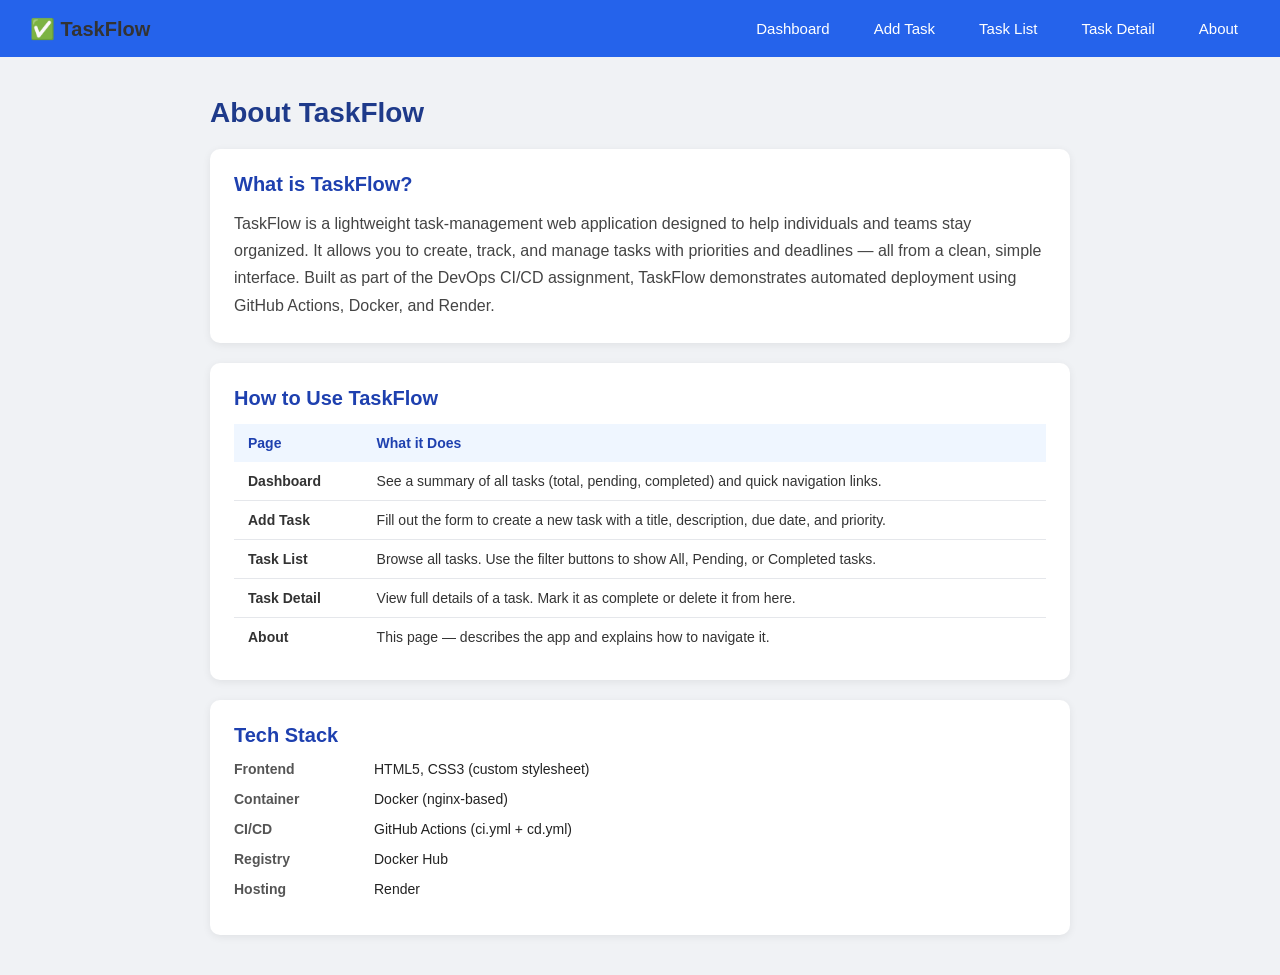
==== about.html @ abdc92fe "Add files via upload" ====
<!DOCTYPE html>
<html lang="en">
<head>
  <meta charset="UTF-8" />
  <meta name="viewport" content="width=device-width, initial-scale=1.0"/>
  <title>TaskFlow – About</title>
  <link rel="stylesheet" href="style.css" />
</head>
<body>

<nav>
  <span class="brand">✅ TaskFlow</span>
  <a href="index.html">Dashboard</a>
  <a href="add-task.html">Add Task</a>
  <a href="task-list.html">Task List</a>
  <a href="task-detail.html">Task Detail</a>
  <a href="about.html">About</a>
</nav>

<div class="container">
  <h1>About TaskFlow</h1>

  <div class="card">
    <h2>What is TaskFlow?</h2>
    <p style="color:#444; line-height:1.7;">
      TaskFlow is a lightweight task-management web application designed to help individuals and teams
      stay organized. It allows you to create, track, and manage tasks with priorities and deadlines —
      all from a clean, simple interface. Built as part of the DevOps CI/CD assignment, TaskFlow
      demonstrates automated deployment using GitHub Actions, Docker, and Render.
    </p>
  </div>

  <div class="card">
    <h2>How to Use TaskFlow</h2>
    <table>
      <thead>
        <tr><th>Page</th><th>What it Does</th></tr>
      </thead>
      <tbody>
        <tr>
          <td><strong>Dashboard</strong></td>
          <td>See a summary of all tasks (total, pending, completed) and quick navigation links.</td>
        </tr>
        <tr>
          <td><strong>Add Task</strong></td>
          <td>Fill out the form to create a new task with a title, description, due date, and priority.</td>
        </tr>
        <tr>
          <td><strong>Task List</strong></td>
          <td>Browse all tasks. Use the filter buttons to show All, Pending, or Completed tasks.</td>
        </tr>
        <tr>
          <td><strong>Task Detail</strong></td>
          <td>View full details of a task. Mark it as complete or delete it from here.</td>
        </tr>
        <tr>
          <td><strong>About</strong></td>
          <td>This page — describes the app and explains how to navigate it.</td>
        </tr>
      </tbody>
    </table>
  </div>

  <div class="card">
    <h2>Tech Stack</h2>
    <div class="detail-row"><span class="key">Frontend</span><span class="val">HTML5, CSS3 (custom stylesheet)</span></div>
    <div class="detail-row"><span class="key">Container</span><span class="val">Docker (nginx-based)</span></div>
    <div class="detail-row"><span class="key">CI/CD</span><span class="val">GitHub Actions (ci.yml + cd.yml)</span></div>
    <div class="detail-row"><span class="key">Registry</span><span class="val">Docker Hub</span></div>
    <div class="detail-row"><span class="key">Hosting</span><span class="val">Render</span></div>
  </div>
</div>

</body>
</html>
---- style.css ----
* { margin: 0; padding: 0; box-sizing: border-box; }

body {
  font-family: 'Segoe UI', sans-serif;
  background: #f0f2f5;
  color: #333;
}

nav {
  background: #2563eb;
  padding: 14px 30px;
  display: flex;
  gap: 20px;
  align-items: center;
}

nav a {
  color: #fff;
  text-decoration: none;
  font-weight: 500;
  font-size: 15px;
  padding: 6px 12px;
  border-radius: 6px;
  transition: background 0.2s;
}

nav a:hover { background: rgba(255,255,255,0.2); }

nav .brand {
  font-size: 20px;
  font-weight: 700;
  margin-right: auto;
}

.container {
  max-width: 900px;
  margin: 40px auto;
  padding: 0 20px;
}

h1 { font-size: 28px; margin-bottom: 20px; color: #1e3a8a; }
h2 { font-size: 20px; margin-bottom: 14px; color: #1e40af; }

.card {
  background: #fff;
  border-radius: 10px;
  padding: 24px;
  margin-bottom: 20px;
  box-shadow: 0 2px 8px rgba(0,0,0,0.07);
}

.stats {
  display: flex;
  gap: 16px;
  margin-bottom: 24px;
  flex-wrap: wrap;
}

.stat-box {
  flex: 1;
  min-width: 130px;
  background: #fff;
  border-radius: 10px;
  padding: 20px;
  text-align: center;
  box-shadow: 0 2px 8px rgba(0,0,0,0.07);
}

.stat-box .num { font-size: 36px; font-weight: 700; color: #2563eb; }
.stat-box .label { font-size: 13px; color: #666; margin-top: 4px; }

.btn {
  display: inline-block;
  padding: 9px 20px;
  border-radius: 7px;
  border: none;
  cursor: pointer;
  font-size: 14px;
  font-weight: 600;
  text-decoration: none;
  transition: opacity 0.2s;
}

.btn:hover { opacity: 0.85; }
.btn-primary { background: #2563eb; color: #fff; }
.btn-success { background: #16a34a; color: #fff; }
.btn-danger  { background: #dc2626; color: #fff; }
.btn-outline { background: transparent; border: 2px solid #2563eb; color: #2563eb; }

form label { display: block; font-weight: 600; margin-bottom: 5px; font-size: 14px; }
form input, form textarea, form select {
  width: 100%;
  padding: 9px 12px;
  border: 1.5px solid #d1d5db;
  border-radius: 7px;
  font-size: 14px;
  margin-bottom: 16px;
  outline: none;
  transition: border 0.2s;
}
form input:focus, form textarea:focus, form select:focus { border-color: #2563eb; }

table { width: 100%; border-collapse: collapse; font-size: 14px; }
table th { background: #eff6ff; color: #1e40af; padding: 11px 14px; text-align: left; }
table td { padding: 11px 14px; border-bottom: 1px solid #e5e7eb; }
table tr:last-child td { border-bottom: none; }

.badge {
  display: inline-block;
  padding: 3px 10px;
  border-radius: 20px;
  font-size: 12px;
  font-weight: 600;
}
.badge-high     { background: #fee2e2; color: #991b1b; }
.badge-medium   { background: #fef9c3; color: #92400e; }
.badge-low      { background: #dcfce7; color: #166534; }
.badge-pending  { background: #e0e7ff; color: #3730a3; }
.badge-done     { background: #dcfce7; color: #166534; }

.filter-bar { display: flex; gap: 10px; margin-bottom: 18px; flex-wrap: wrap; }
.filter-bar button { padding: 6px 16px; border-radius: 20px; border: 1.5px solid #2563eb; background: #fff; color: #2563eb; cursor: pointer; font-weight: 600; font-size: 13px; }
.filter-bar button.active, .filter-bar button:hover { background: #2563eb; color: #fff; }

.detail-row { display: flex; margin-bottom: 14px; }
.detail-row .key { width: 140px; font-weight: 600; color: #555; font-size: 14px; }
.detail-row .val { color: #222; font-size: 14px; }

.nav-links { display: flex; gap: 12px; flex-wrap: wrap; margin-top: 20px; }
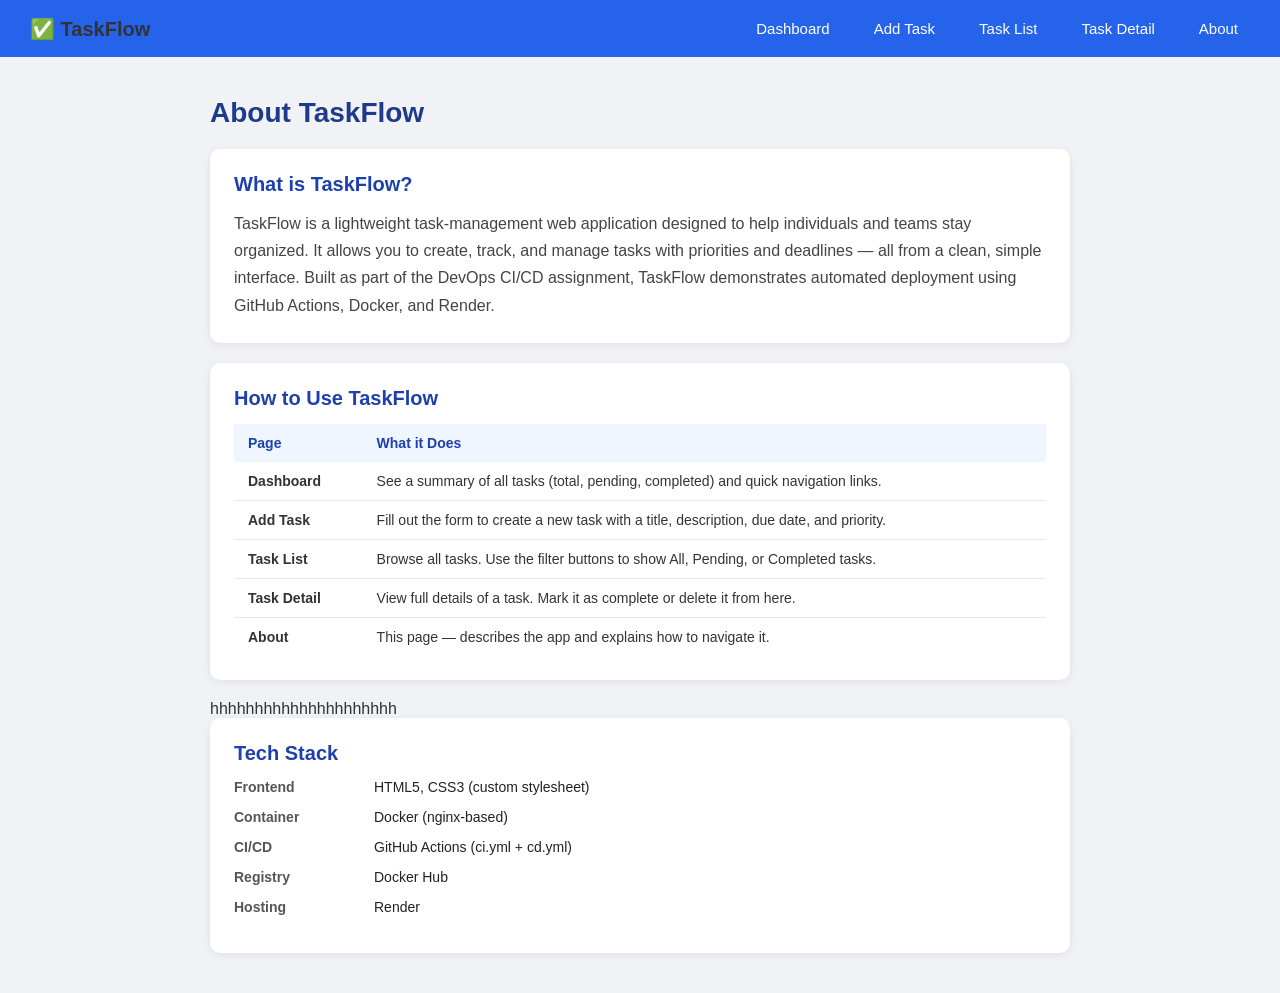
==== commit d5e5547e: "Add placeholder content to about.html" ====
--- a/about.html
+++ b/about.html
@@ -60,7 +60,8 @@
       </tbody>
     </table>
   </div>
-
+<div><div><div>hhhhhhhhhhhhhhhhhhhhh</div></div></div>
+  
   <div class="card">
     <h2>Tech Stack</h2>
     <div class="detail-row"><span class="key">Frontend</span><span class="val">HTML5, CSS3 (custom stylesheet)</span></div>
